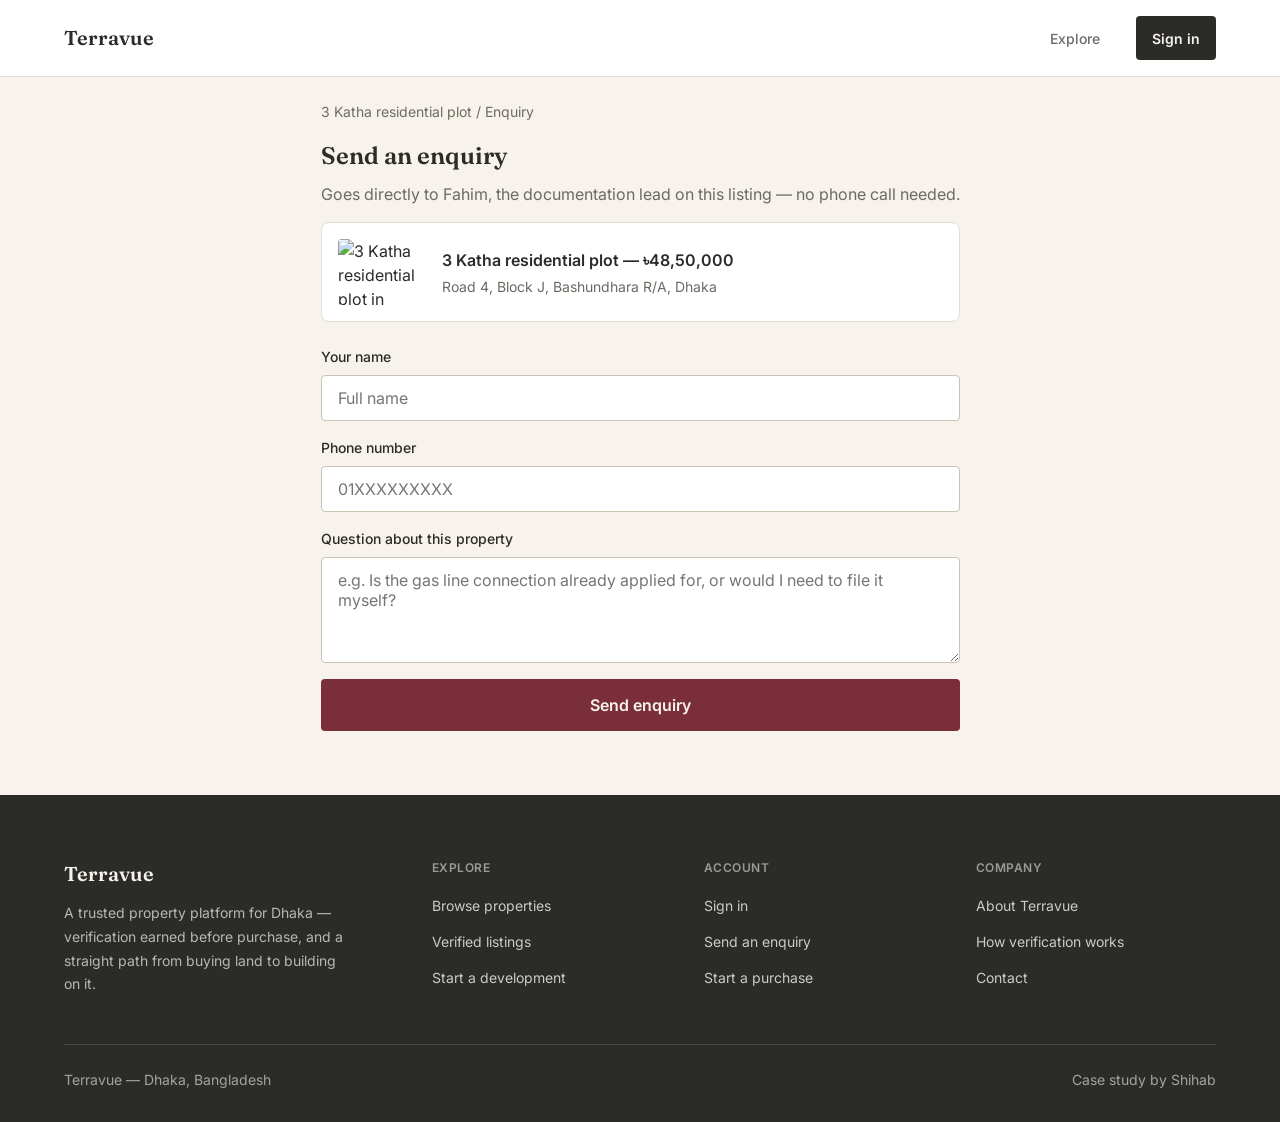
==== enquiry.html @ 7c6fbd41 "Initial commit: Terravue purchase flow Full trust-story flow: Home, Explore, Property detail, Enquir" ====
<!DOCTYPE html>
<html lang="en">
<head>
<meta charset="UTF-8">
<meta name="viewport" content="width=device-width, initial-scale=1.0">
<title>Send an enquiry — Terravue</title>
<link rel="preconnect" href="https://fonts.googleapis.com">
<link rel="preconnect" href="https://fonts.gstatic.com" crossorigin>
<link href="https://fonts.googleapis.com/css2?family=Fraunces:opsz,wght@9..144,600&family=Inter:wght@400;500;600&display=swap" rel="stylesheet">
<link rel="stylesheet" href="styles.css">
<style>
  #enquiry-success { display: none; }
  .success-icon { width: 56px; height: 56px; border-radius: var(--radius-full); background: var(--color-verified-bg); color: var(--color-verified); display: flex; align-items: center; justify-content: center; margin: var(--spacing-32) auto var(--spacing-16); }
  .success-icon svg { width: 28px; height: 28px; }
</style>
</head>
<body>
  <header class="site-header">
    <div class="container">
      <a href="index.html" class="wordmark">Terravue</a>
      <nav class="nav-links" aria-label="Primary"><a class="nav-link" href="explore.html">Explore</a><a class="btn-signin" href="login.html">Sign in</a></nav>
    </div>
  </header>
  <main>
    <div class="container-narrow">
      <div id="enquiry-form-wrap">
        <p class="breadcrumb" style="margin-top:var(--spacing-24);"><a href="property-detail.html">3 Katha residential plot</a> / Enquiry</p>
        <h1 class="page-title" style="font-size:var(--text-2xl);">Send an enquiry</h1>
        <p class="page-sub">Goes directly to Fahim, the documentation lead on this listing — no phone call needed.</p>

        <div class="summary-row">
          <img src="https://images.unsplash.com/photo-1500382017468-9049fed747ef?q=80&w=300&auto=format&fit=crop" alt="3 Katha residential plot in Bashundhara">
          <div>
            <p class="summary-title">3 Katha residential plot — ৳48,50,000</p>
            <p class="summary-meta">Road 4, Block J, Bashundhara R/A, Dhaka</p>
          </div>
        </div>

        <form id="enquiry-form" novalidate style="margin-top:var(--spacing-24);">
          <div class="field" data-field="name">
            <label for="name">Your name</label>
            <input type="text" id="name" placeholder="Full name">
            <span class="field-error" hidden>Enter your name.</span>
          </div>
          <div class="field" data-field="phone">
            <label for="phone">Phone number</label>
            <input type="tel" id="phone" placeholder="01XXXXXXXXX">
            <span class="field-error" hidden>Enter a phone number so Fahim can reach you.</span>
          </div>
          <div class="field" data-field="message">
            <label for="message">Question about this property</label>
            <textarea id="message" rows="4" placeholder="e.g. Is the gas line connection already applied for, or would I need to file it myself?"></textarea>
            <span class="field-error" hidden>Add your question — Fahim needs something to respond to.</span>
          </div>
          <button class="btn btn-primary btn-block" type="submit">Send enquiry</button>
        </form>
      </div>

      <div id="enquiry-success" style="text-align:center; padding-bottom:var(--spacing-64);">
        <div class="success-icon"><svg viewBox="0 0 24 24" fill="none" stroke="currentColor" stroke-width="3"><path d="M20 6L9 17l-5-5"/></svg></div>
        <h1 class="page-title" style="text-align:center;">Enquiry sent</h1>
        <p class="page-sub">Fahim has received your question about the 3 Katha residential plot in Bashundhara R/A and typically replies within a few hours.</p>
        <a class="btn btn-secondary" href="property-detail.html">Back to listing</a>
      </div>
    </div>
  </main>
    <footer class="site-footer">
    <div class="container">
      <div class="footer-grid">
        <div class="footer-brand">
          <a href="index.html" class="wordmark">Terravue</a>
          <p class="footer-tagline">A trusted property platform for Dhaka — verification earned before purchase, and a straight path from buying land to building on it.</p>
        </div>
        <div class="footer-col">
          <h4>Explore</h4>
          <ul>
            <li><a href="explore.html">Browse properties</a></li>
            <li><a href="explore.html">Verified listings</a></li>
            <li><a href="#development">Start a development</a></li>
          </ul>
        </div>
        <div class="footer-col">
          <h4>Account</h4>
          <ul>
            <li><a href="login.html">Sign in</a></li>
            <li><a href="enquiry.html">Send an enquiry</a></li>
            <li><a href="purchase-review.html">Start a purchase</a></li>
          </ul>
        </div>
        <div class="footer-col">
          <h4>Company</h4>
          <ul>
            <li><a href="#">About Terravue</a></li>
            <li><a href="#">How verification works</a></li>
            <li><a href="#">Contact</a></li>
          </ul>
        </div>
      </div>
      <div class="footer-bottom">
        <p>Terravue — Dhaka, Bangladesh</p>
        <p>Case study by Shihab</p>
      </div>
    </div>
  </footer>

  <script>
    document.getElementById('enquiry-form').addEventListener('submit', function (e) {
      e.preventDefault();
      let valid = true;
      this.querySelectorAll('.field').forEach(field => {
        const input = field.querySelector('input, textarea');
        const hasError = input.value.trim() === '';
        field.classList.toggle('has-error', hasError);
        field.querySelector('.field-error').hidden = !hasError;
        if (hasError) valid = false;
      });
      if (!valid) return;
      document.getElementById('enquiry-form-wrap').style.display = 'none';
      document.getElementById('enquiry-success').style.display = 'block';
    });
  </script>
</body>
</html>
---- styles.css ----
/* ===== Terravue — shared stylesheet ===== */
/* Source: tokens-1-color.md, tokens-2-typography.md, tokens-3-spacing-shape.md, components.md */

:root {
  --color-primary: #2B2B28;
  --color-primary-hover: #1A1A18;
  --color-secondary: #6B6A63;
  --color-accent: #7A2E3A;
  --color-accent-hover: #5E212A;

  --color-verified: #1E7A5C;
  --color-verified-bg: #E7F3EE;
  --color-pending: #7D5F15;
  --color-pending-bg: #FBF4E3;

  --color-error: #B3402D;
  --color-error-bg: #FBEAE7;
  --color-warning: #8A6D1D;
  --color-warning-bg: #FBF4E3;
  --color-success: #1E7A5C;
  --color-success-bg: #E7F3EE;
  --color-info: #4C6478;
  --color-info-bg: #E8EDF0;

  --color-background: #F7F3EC;
  --color-surface: #FFFFFF;
  --color-border: #E2DFD5;
  --color-border-strong: #C9C4B4;
  --color-text-primary: #2B2B28;
  --color-text-secondary: #6B6A63;
  --color-text-muted: #6E6B60;
  --color-text-on-dark: #F7F3EC;

  --font-heading: 'Fraunces', Georgia, serif;
  --font-body: 'Inter', system-ui, sans-serif;
  --text-display: clamp(2rem, 1.1rem + 3.8vw, 4.5rem);
  --text-xs: 0.75rem;
  --text-sm: 0.875rem;
  --text-base: 1rem;
  --text-lg: 1.125rem;
  --text-xl: 1.25rem;
  --text-2xl: 1.5rem;
  --text-3xl: 2rem;
  --font-regular: 400;
  --font-medium: 500;
  --font-semibold: 600;
  --leading-tight: 1.2;
  --leading-normal: 1.5;
  --leading-relaxed: 1.7;

  --spacing-4: 4px;
  --spacing-8: 8px;
  --spacing-12: 12px;
  --spacing-16: 16px;
  --spacing-24: 24px;
  --spacing-32: 32px;
  --spacing-48: 48px;
  --spacing-64: 64px;

  --radius-sm: 4px;
  --radius-md: 8px;
  --radius-lg: 16px;
  --radius-full: 9999px;

  --shadow-subtle: 0 1px 2px rgba(43, 43, 40, 0.06);
  --shadow-medium: 0 4px 12px rgba(43, 43, 40, 0.10);

  --focus-ring: 0 0 0 3px rgba(122, 46, 58, 0.35);
}

@media (prefers-color-scheme: dark) {
  :root {
    --color-background: #1C1B18;
    --color-surface: #242320;
    --color-border: #33322D;
    --color-border-strong: #47453D;
    --color-text-primary: #F2F0EA;
    --color-text-secondary: #B0AEA4;
    --color-text-muted: #8D8A7E;

    --color-verified: #6FCF9E;
    --color-verified-bg: #1B3229;
    --color-pending: #E0B85C;
    --color-pending-bg: #332A16;
    --color-error: #E08D7C;
    --color-error-bg: #33221D;
    --color-warning: #E0B85C;
    --color-warning-bg: #332A16;
    --color-success: #6FCF9E;
    --color-success-bg: #1B3229;
    --color-info: #9DB2C4;
    --color-info-bg: #202A32;
  }
}

* { box-sizing: border-box; }
html { scroll-behavior: smooth; height: 100%; }
body {
  margin: 0;
  min-height: 100vh;
  display: flex;
  flex-direction: column;
  font-family: var(--font-body);
  background: var(--color-background);
  color: var(--color-text-primary);
  line-height: var(--leading-normal);
}
body > main { flex: 1 0 auto; display: flex; flex-direction: column; justify-content: center; width: 100%; padding-bottom: var(--spacing-64); }
body > .site-footer { flex-shrink: 0; }
img, svg { display: block; max-width: 100%; }
a { color: inherit; text-decoration: none; }

a:focus-visible, button:focus-visible, input:focus-visible, select:focus-visible, textarea:focus-visible, .nav-link:focus-visible {
  outline: none;
  box-shadow: var(--focus-ring);
  border-radius: var(--radius-sm);
}

.sr-only {
  position: absolute; width: 1px; height: 1px; padding: 0; margin: -1px;
  overflow: hidden; clip: rect(0,0,0,0); white-space: nowrap; border: 0;
}

.container { max-width: 1200px; margin: 0 auto; padding: 0 var(--spacing-24); }
.container-narrow { max-width: 720px; margin: 0 auto; padding: 0 var(--spacing-24); }

/* ===== Header / nav ===== */
.site-header { background: var(--color-surface); border-bottom: 1px solid var(--color-border); position: sticky; top: 0; z-index: 20; }
.site-header .container { display: flex; align-items: center; justify-content: space-between; padding-top: var(--spacing-16); padding-bottom: var(--spacing-16); }
.wordmark { font-family: var(--font-heading); font-weight: var(--font-semibold); font-size: var(--text-xl); color: var(--color-text-primary); }
.nav-links { display: flex; align-items: center; gap: var(--spacing-32); }
.nav-link { font-size: var(--text-sm); font-weight: var(--font-medium); color: var(--color-text-secondary); padding: var(--spacing-4); }
.nav-link:hover, .nav-link.active { color: var(--color-text-primary); }
.btn-signin { background: var(--color-primary); color: var(--color-text-on-dark); font-size: var(--text-sm); font-weight: var(--font-semibold); padding: var(--spacing-8) var(--spacing-16); border-radius: var(--radius-sm); min-height: 44px; display: inline-flex; align-items: center; }
.btn-signin:hover { background: var(--color-primary-hover); }
.nav-toggle-input { display: none; }
.nav-toggle-label { display: none; cursor: pointer; min-width: 44px; min-height: 44px; align-items: center; justify-content: center; }
.nav-toggle-label svg { width: 22px; height: 22px; }

/* ===== Buttons ===== */
.btn {
  display: inline-flex; align-items: center; justify-content: center; gap: var(--spacing-8);
  font-family: var(--font-body); font-weight: var(--font-semibold); font-size: var(--text-base);
  padding: var(--spacing-16) var(--spacing-24); border-radius: var(--radius-sm);
  min-height: 44px; border: none; cursor: pointer; transition: background-color 150ms ease;
}
.btn-primary { background: var(--color-accent); color: var(--color-text-on-dark); }
.btn-primary:hover { background: var(--color-accent-hover); }
.btn-primary:active { background: var(--color-accent-hover); transform: translateY(1px); }
.btn-secondary { background: transparent; color: var(--color-text-primary); border: 1px solid var(--color-border-strong); }
.btn-secondary:hover { background: var(--color-surface); }
.btn-dark { background: var(--color-primary); color: var(--color-text-on-dark); }
.btn-dark:hover { background: var(--color-primary-hover); }
.btn:disabled { background: var(--color-border-strong); color: var(--color-text-muted); cursor: not-allowed; }
.btn-sm { padding: var(--spacing-8) var(--spacing-16); min-height: 36px; font-size: var(--text-sm); }
.btn-block { width: 100%; }

/* ===== Badges ===== */
.badge { display: inline-flex; align-items: center; gap: var(--spacing-4); font-size: var(--text-xs); font-weight: var(--font-semibold); padding: var(--spacing-4) var(--spacing-12); border-radius: var(--radius-full); }
.badge-verified { background: var(--color-verified-bg); color: var(--color-verified); }
.badge-pending { background: var(--color-pending-bg); color: var(--color-pending); }
.badge svg { width: 12px; height: 12px; }

/* ===== Status banners ===== */
.banner { display: flex; gap: var(--spacing-12); align-items: flex-start; padding: var(--spacing-16); border-radius: var(--radius-md); border: 1px solid; }
.banner svg { width: 20px; height: 20px; flex-shrink: 0; margin-top: 2px; }
.banner-title { font-weight: var(--font-semibold); font-size: var(--text-sm); margin: 0 0 var(--spacing-4); }
.banner-body { font-size: var(--text-sm); margin: 0; }
.banner-info { background: var(--color-info-bg); border-color: transparent; color: var(--color-info); }
.banner-warning { background: var(--color-warning-bg); border-color: transparent; color: var(--color-warning); }
.banner-error { background: var(--color-error-bg); border-color: transparent; color: var(--color-error); }
.banner-success { background: var(--color-success-bg); border-color: transparent; color: var(--color-success); }

/* ===== Forms ===== */
.field { display: flex; flex-direction: column; gap: var(--spacing-8); margin-bottom: var(--spacing-16); }
.field label { font-size: var(--text-sm); font-weight: var(--font-medium); color: var(--color-text-primary); }
.field-hint { font-size: var(--text-xs); color: var(--color-text-muted); }
.field input, .field select, .field textarea {
  font-family: var(--font-body); font-size: var(--text-base); color: var(--color-text-primary);
  background: var(--color-surface); border: 1px solid var(--color-border-strong); border-radius: var(--radius-sm);
  padding: var(--spacing-12) var(--spacing-16); min-height: 44px;
}
.field input:focus, .field select:focus, .field textarea:focus { border-color: var(--color-accent); }
.field.has-error input, .field.has-error select, .field.has-error textarea { border-color: var(--color-error); }
.field-error { font-size: var(--text-xs); color: var(--color-error); }
.radio-card { display: flex; align-items: center; gap: var(--spacing-12); border: 1px solid var(--color-border-strong); border-radius: var(--radius-md); padding: var(--spacing-16); cursor: pointer; }
.radio-card:has(input:checked) { border-color: var(--color-accent); background: var(--color-surface); box-shadow: var(--shadow-subtle); }
.radio-card input { width: 18px; height: 18px; accent-color: var(--color-accent); }

/* ===== Cards ===== */
.property-card { background: var(--color-surface); border: 1px solid var(--color-border); border-radius: var(--radius-md); overflow: hidden; display: flex; flex-direction: column; transition: box-shadow 150ms ease; }
.property-card:hover { box-shadow: var(--shadow-medium); }
.property-card-image { position: relative; aspect-ratio: 4/3; overflow: hidden; }
.property-card-image img { width: 100%; height: 100%; object-fit: cover; }
.property-card .badge { position: absolute; left: var(--spacing-12); bottom: var(--spacing-12); }
.save-toggle { position: absolute; right: var(--spacing-8); top: var(--spacing-8); width: 44px; height: 44px; border-radius: var(--radius-full); background: rgba(255,255,255,0.92); display: flex; align-items: center; justify-content: center; border: none; cursor: pointer; }
.save-toggle svg { width: 18px; height: 18px; color: var(--color-primary); transition: color 150ms ease, transform 150ms ease; }
.save-toggle.saved svg { fill: var(--color-accent); stroke: var(--color-accent); transform: scale(1.08); }

/* ===== Summary row — property recap used throughout the purchase + enquiry flow ===== */
.summary-row { display: flex; gap: var(--spacing-16); align-items: center; padding: var(--spacing-16); border: 1px solid var(--color-border); border-radius: var(--radius-md); background: var(--color-surface); margin: var(--spacing-16) 0; text-align: left; }
.summary-row img { width: 88px; height: 66px; object-fit: cover; border-radius: var(--radius-sm); flex-shrink: 0; }
.summary-title { margin: 0 0 var(--spacing-4); font-weight: var(--font-semibold); font-size: var(--text-base); overflow: hidden; text-overflow: ellipsis; display: -webkit-box; -webkit-line-clamp: 2; -webkit-box-orient: vertical; }
.summary-meta { margin: 0; font-size: var(--text-sm); color: var(--color-text-secondary); }
.property-card-body { padding: var(--spacing-16); display: flex; flex-direction: column; gap: var(--spacing-8); flex: 1; }
.property-card-price { font-family: var(--font-heading); font-weight: var(--font-semibold); font-size: var(--text-lg); margin: 0; }
.property-card-title { font-size: var(--text-base); font-weight: var(--font-medium); margin: 0; color: var(--color-text-primary); }
.property-card-meta { font-size: var(--text-sm); color: var(--color-text-secondary); margin: 0; display: flex; gap: var(--spacing-8); flex-wrap: wrap; }
.property-card-meta span:not(:last-child)::after { content: '·'; margin-left: var(--spacing-8); color: var(--color-text-muted); }

/* ===== Steppers ===== */
.stepper { display: flex; gap: var(--spacing-8); margin-bottom: var(--spacing-32); }
.stepper-item { flex: 1; display: flex; flex-direction: column; gap: var(--spacing-8); }
.stepper-bar { height: 4px; border-radius: var(--radius-full); background: var(--color-border-strong); }
.stepper-item.done .stepper-bar { background: var(--color-verified); }
.stepper-item.current .stepper-bar { background: var(--color-accent); }
.stepper-item.error .stepper-bar { background: var(--color-error); }
.stepper-item.error .stepper-label { color: var(--color-error); }
.stepper-label { font-size: var(--text-xs); font-weight: var(--font-medium); color: var(--color-text-muted); }
.stepper-item.done .stepper-label, .stepper-item.current .stepper-label { color: var(--color-text-primary); }

/* ===== Tabs ===== */
.tabs { display: flex; gap: var(--spacing-8); border-bottom: 1px solid var(--color-border); margin-bottom: var(--spacing-24); }
.tab { padding: var(--spacing-12) var(--spacing-16); font-size: var(--text-sm); font-weight: var(--font-medium); color: var(--color-text-secondary); border-bottom: 2px solid transparent; cursor: pointer; background: none; border-top: none; border-left: none; border-right: none; }
.tab.active { color: var(--color-accent); border-bottom-color: var(--color-accent); }

/* ===== Page header ===== */
.page-header { padding-top: var(--spacing-32); padding-bottom: var(--spacing-24); }
.page-title { font-family: var(--font-heading); font-weight: var(--font-semibold); font-size: var(--text-3xl); margin: 0 0 var(--spacing-8); }
.page-sub { font-size: var(--text-base); color: var(--color-text-secondary); margin: 0; }
.breadcrumb { font-size: var(--text-sm); color: var(--color-text-muted); margin-bottom: var(--spacing-16); }
.breadcrumb a:hover { color: var(--color-text-primary); }

/* ===== Section ===== */
.section { padding-top: var(--spacing-48); padding-bottom: var(--spacing-48); }
.section-title { font-family: var(--font-heading); font-weight: var(--font-semibold); font-size: var(--text-2xl); margin: 0 0 var(--spacing-16); }

/* ===== Footer ===== */
.site-footer { background: var(--color-primary); color: var(--color-text-on-dark); }
.site-footer .container { padding-top: var(--spacing-64); padding-bottom: var(--spacing-32); }
.footer-grid { display: grid; grid-template-columns: 1.4fr 1fr 1fr 1fr; gap: var(--spacing-32); padding-bottom: var(--spacing-48); }
.footer-brand .wordmark { color: var(--color-text-on-dark); font-size: var(--text-xl); }
.footer-tagline { font-size: var(--text-sm); color: var(--color-text-on-dark); opacity: 0.7; margin: var(--spacing-12) 0 0; max-width: 32ch; line-height: var(--leading-relaxed); }
.footer-col h4 { font-size: var(--text-xs); text-transform: uppercase; letter-spacing: 0.04em; color: var(--color-text-on-dark); opacity: 0.55; margin: 0 0 var(--spacing-16); font-weight: var(--font-semibold); }
.footer-col ul { list-style: none; margin: 0; padding: 0; display: flex; flex-direction: column; gap: var(--spacing-12); }
.footer-col a { font-size: var(--text-sm); color: var(--color-text-on-dark); opacity: 0.8; }
.footer-col a:hover { opacity: 1; text-decoration: underline; }
.footer-bottom { display: flex; justify-content: space-between; align-items: center; flex-wrap: wrap; gap: var(--spacing-12); padding-top: var(--spacing-24); border-top: 1px solid rgba(247,243,236,0.14); }
.footer-bottom p { font-size: var(--text-sm); color: var(--color-text-on-dark); opacity: 0.6; margin: 0; }
@media (max-width: 860px) {
  .footer-grid { grid-template-columns: 1fr 1fr; }
}
@media (max-width: 480px) {
  .footer-grid { grid-template-columns: 1fr; gap: var(--spacing-24); }
}

/* ===== Utility ===== */
.grid-2 { display: grid; grid-template-columns: 1fr 1fr; gap: var(--spacing-32); }
.mt-0 { margin-top: 0; }
.text-muted { color: var(--color-text-muted); }
.text-secondary { color: var(--color-text-secondary); }
.divider { border: none; border-top: 1px solid var(--color-border); margin: var(--spacing-24) 0; }

@media (max-width: 860px) {
  .grid-2 { grid-template-columns: 1fr; }
}

@media (max-width: 640px) {
  .nav-links > :not(.btn-signin) { display: none; }
  .nav-toggle-label { display: flex; }
  .btn-block-mobile { width: 100%; }
}
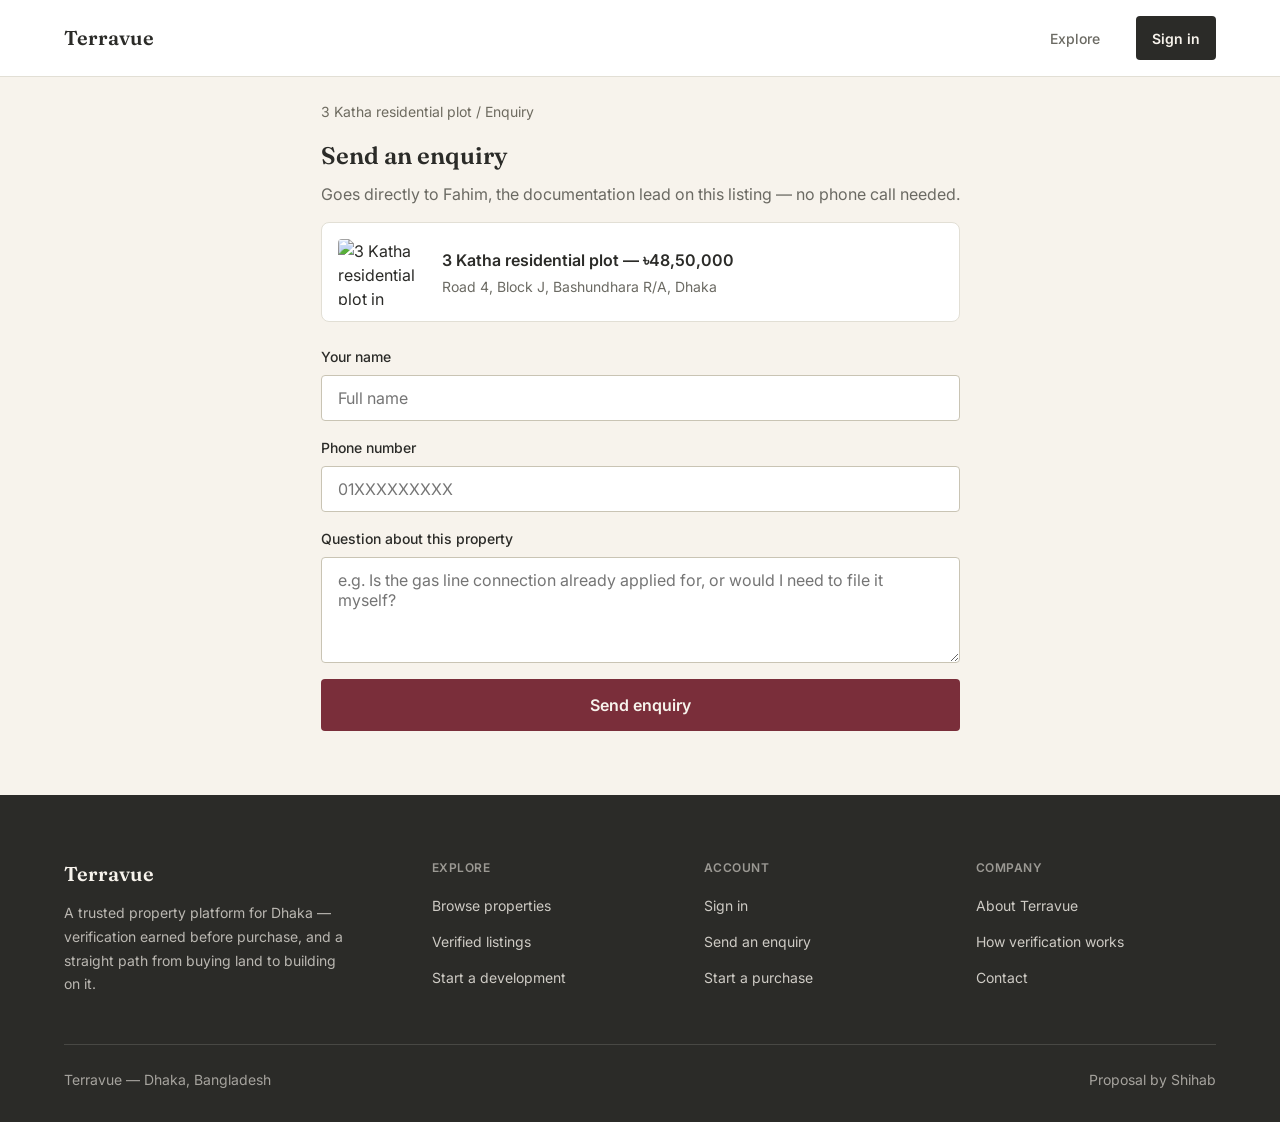
==== commit 4e36763d: "Fix payment tab discoverability, vision section, and copy clarity Real user testing found the Card a" ====
--- a/enquiry.html
+++ b/enquiry.html
@@ -98,7 +98,7 @@
       </div>
       <div class="footer-bottom">
         <p>Terravue — Dhaka, Bangladesh</p>
-        <p>Case study by Shihab</p>
+        <p>Proposal by Shihab</p>
       </div>
     </div>
   </footer>
--- a/styles.css
+++ b/styles.css
@@ -176,6 +176,7 @@
 .field label { font-size: var(--text-sm); font-weight: var(--font-medium); color: var(--color-text-primary); }
 .field-hint { font-size: var(--text-xs); color: var(--color-text-muted); }
 .field input, .field select, .field textarea {
+  width: 100%;
   font-family: var(--font-body); font-size: var(--text-base); color: var(--color-text-primary);
   background: var(--color-surface); border: 1px solid var(--color-border-strong); border-radius: var(--radius-sm);
   padding: var(--spacing-12) var(--spacing-16); min-height: 44px;
@@ -220,9 +221,14 @@
 .stepper-item.done .stepper-label, .stepper-item.current .stepper-label { color: var(--color-text-primary); }
 
 /* ===== Tabs ===== */
-.tabs { display: flex; gap: var(--spacing-8); border-bottom: 1px solid var(--color-border); margin-bottom: var(--spacing-24); }
-.tab { padding: var(--spacing-12) var(--spacing-16); font-size: var(--text-sm); font-weight: var(--font-medium); color: var(--color-text-secondary); border-bottom: 2px solid transparent; cursor: pointer; background: none; border-top: none; border-left: none; border-right: none; }
-.tab.active { color: var(--color-accent); border-bottom-color: var(--color-accent); }
+.tabs { display: flex; gap: var(--spacing-8); margin-bottom: var(--spacing-24); flex-wrap: wrap; }
+.tab {
+  flex: 1; min-width: 100px; min-height: 44px;
+  padding: var(--spacing-12) var(--spacing-16); font-size: var(--text-sm); font-weight: var(--font-semibold);
+  color: var(--color-text-secondary); background: var(--color-surface);
+  border: 1px solid var(--color-border-strong); border-radius: var(--radius-sm); cursor: pointer;
+}
+.tab.active { color: var(--color-text-on-dark); background: var(--color-primary); border-color: var(--color-primary); }
 
 /* ===== Page header ===== */
 .page-header { padding-top: var(--spacing-32); padding-bottom: var(--spacing-24); }
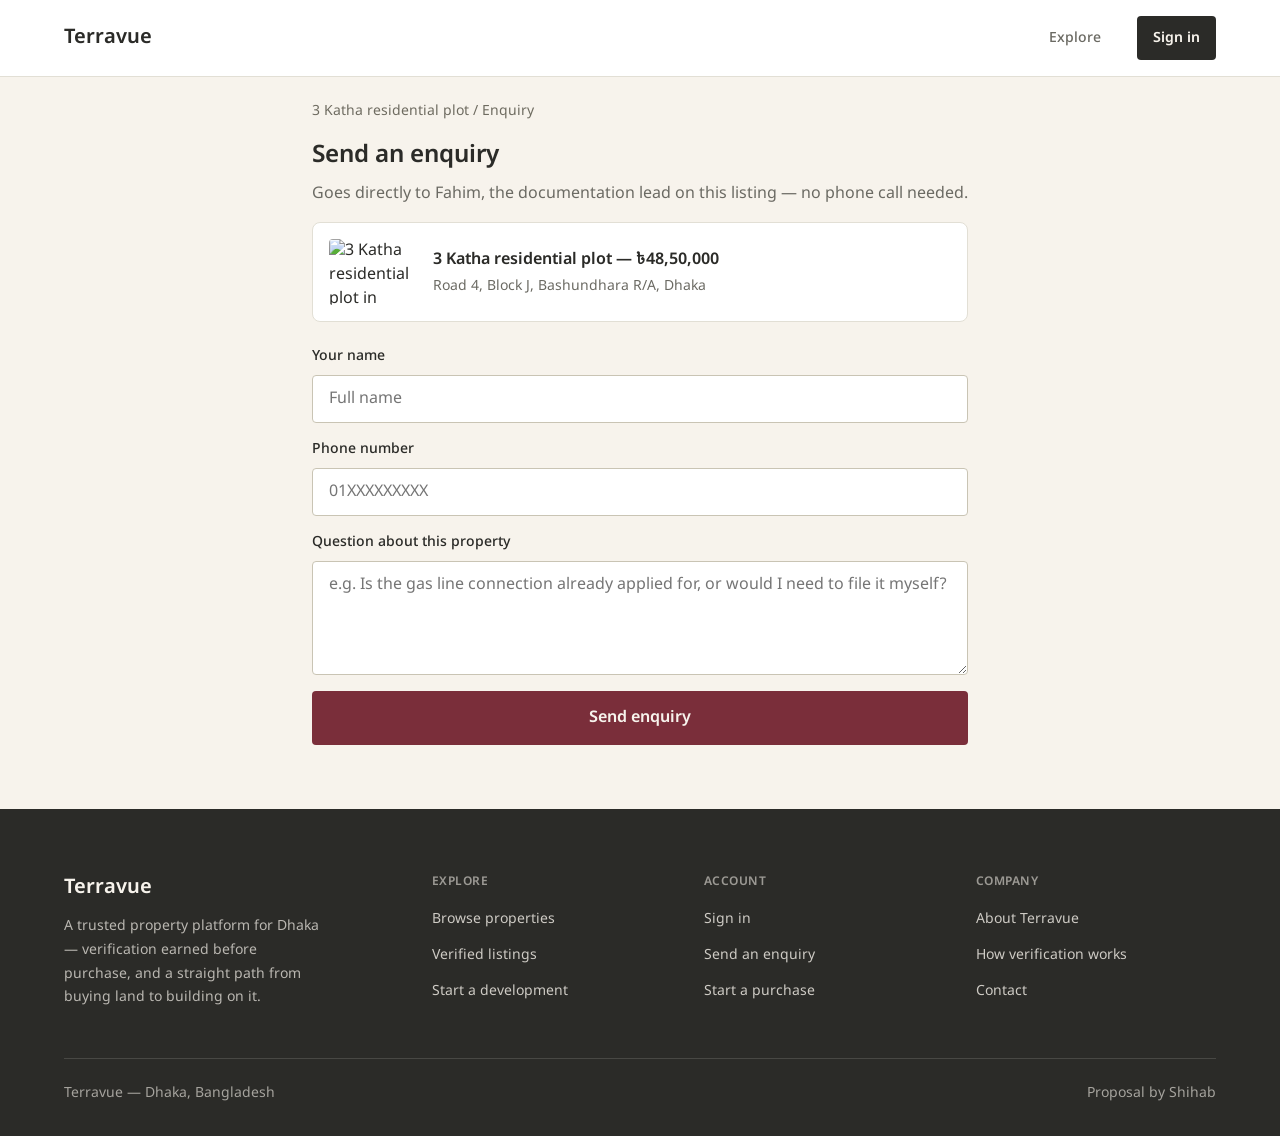
==== commit 2cde044c: "Render the taka sign on every device Inter and Fraunces have no ৳ glyph, so prices fell back to what" ====
--- a/enquiry.html
+++ b/enquiry.html
@@ -7,6 +7,7 @@
 <link rel="preconnect" href="https://fonts.googleapis.com">
 <link rel="preconnect" href="https://fonts.gstatic.com" crossorigin>
 <link href="https://fonts.googleapis.com/css2?family=Fraunces:opsz,wght@9..144,600&family=Inter:wght@400;500;600&display=swap" rel="stylesheet">
+  <link href="https://fonts.googleapis.com/css2?family=Noto+Sans+Bengali:wght@400;600&text=%E0%A7%B3&display=swap" rel="stylesheet">
 <link rel="stylesheet" href="styles.css">
 <style>
   #enquiry-success { display: none; }
@@ -91,7 +92,7 @@
           <h4>Company</h4>
           <ul>
             <li><a href="#">About Terravue</a></li>
-            <li><a href="#">How verification works</a></li>
+            <li><a href="trust.html">How verification works</a></li>
             <li><a href="#">Contact</a></li>
           </ul>
         </div>
--- a/styles.css
+++ b/styles.css
@@ -31,8 +31,9 @@
   --color-text-muted: #6E6B60;
   --color-text-on-dark: #F7F3EC;
 
-  --font-heading: 'Fraunces', Georgia, serif;
-  --font-body: 'Inter', system-ui, sans-serif;
+  /* Noto Sans Bengali is loaded as the ৳ glyph only, so every other character falls through */
+  --font-heading: 'Noto Sans Bengali', 'Fraunces', Georgia, serif;
+  --font-body: 'Noto Sans Bengali', 'Inter', system-ui, sans-serif;
   --text-display: clamp(2rem, 1.1rem + 3.8vw, 4.5rem);
   --text-xs: 0.75rem;
   --text-sm: 0.875rem;
@@ -126,9 +127,10 @@
 
 /* ===== Header / nav ===== */
 .site-header { background: var(--color-surface); border-bottom: 1px solid var(--color-border); position: sticky; top: 0; z-index: 20; }
-.site-header .container { display: flex; align-items: center; justify-content: space-between; padding-top: var(--spacing-16); padding-bottom: var(--spacing-16); }
+.site-header .container { position: relative; display: flex; align-items: center; justify-content: space-between; padding-top: var(--spacing-16); padding-bottom: var(--spacing-16); }
 .wordmark { font-family: var(--font-heading); font-weight: var(--font-semibold); font-size: var(--text-xl); color: var(--color-text-primary); }
 .nav-links { display: flex; align-items: center; gap: var(--spacing-32); }
+.nav-menu { display: flex; align-items: center; gap: var(--spacing-32); }
 .nav-link { font-size: var(--text-sm); font-weight: var(--font-medium); color: var(--color-text-secondary); padding: var(--spacing-4); }
 .nav-link:hover, .nav-link.active { color: var(--color-text-primary); }
 .btn-signin { background: var(--color-primary); color: var(--color-text-on-dark); font-size: var(--text-sm); font-weight: var(--font-semibold); padding: var(--spacing-8) var(--spacing-16); border-radius: var(--radius-sm); min-height: 44px; display: inline-flex; align-items: center; }
@@ -204,7 +206,7 @@
 .summary-title { margin: 0 0 var(--spacing-4); font-weight: var(--font-semibold); font-size: var(--text-base); overflow: hidden; text-overflow: ellipsis; display: -webkit-box; -webkit-line-clamp: 2; -webkit-box-orient: vertical; }
 .summary-meta { margin: 0; font-size: var(--text-sm); color: var(--color-text-secondary); }
 .property-card-body { padding: var(--spacing-16); display: flex; flex-direction: column; gap: var(--spacing-8); flex: 1; }
-.property-card-price { font-family: var(--font-heading); font-weight: var(--font-semibold); font-size: var(--text-lg); margin: 0; }
+.property-card-price { font-family: var(--font-body); font-weight: var(--font-semibold); font-size: var(--text-lg); margin: 0; }
 .property-card-title { font-size: var(--text-base); font-weight: var(--font-medium); margin: 0; color: var(--color-text-primary); }
 .property-card-meta { font-size: var(--text-sm); color: var(--color-text-secondary); margin: 0; display: flex; gap: var(--spacing-8); flex-wrap: wrap; }
 .property-card-meta span:not(:last-child)::after { content: '·'; margin-left: var(--spacing-8); color: var(--color-text-muted); }
@@ -272,7 +274,14 @@
 }
 
 @media (max-width: 640px) {
-  .nav-links > :not(.btn-signin) { display: none; }
+  .nav-menu { display: none; }
   .nav-toggle-label { display: flex; }
+  #nav-toggle:checked ~ .nav-menu {
+    display: flex; flex-direction: column; align-items: flex-start; gap: var(--spacing-8);
+    position: absolute; top: 100%; left: 0; right: 0;
+    background: var(--color-surface); border-bottom: 1px solid var(--color-border);
+    padding: var(--spacing-16) var(--spacing-24);
+  }
+  #nav-toggle:checked ~ .nav-menu .nav-link { padding: var(--spacing-8) 0; }
   .btn-block-mobile { width: 100%; }
 }
